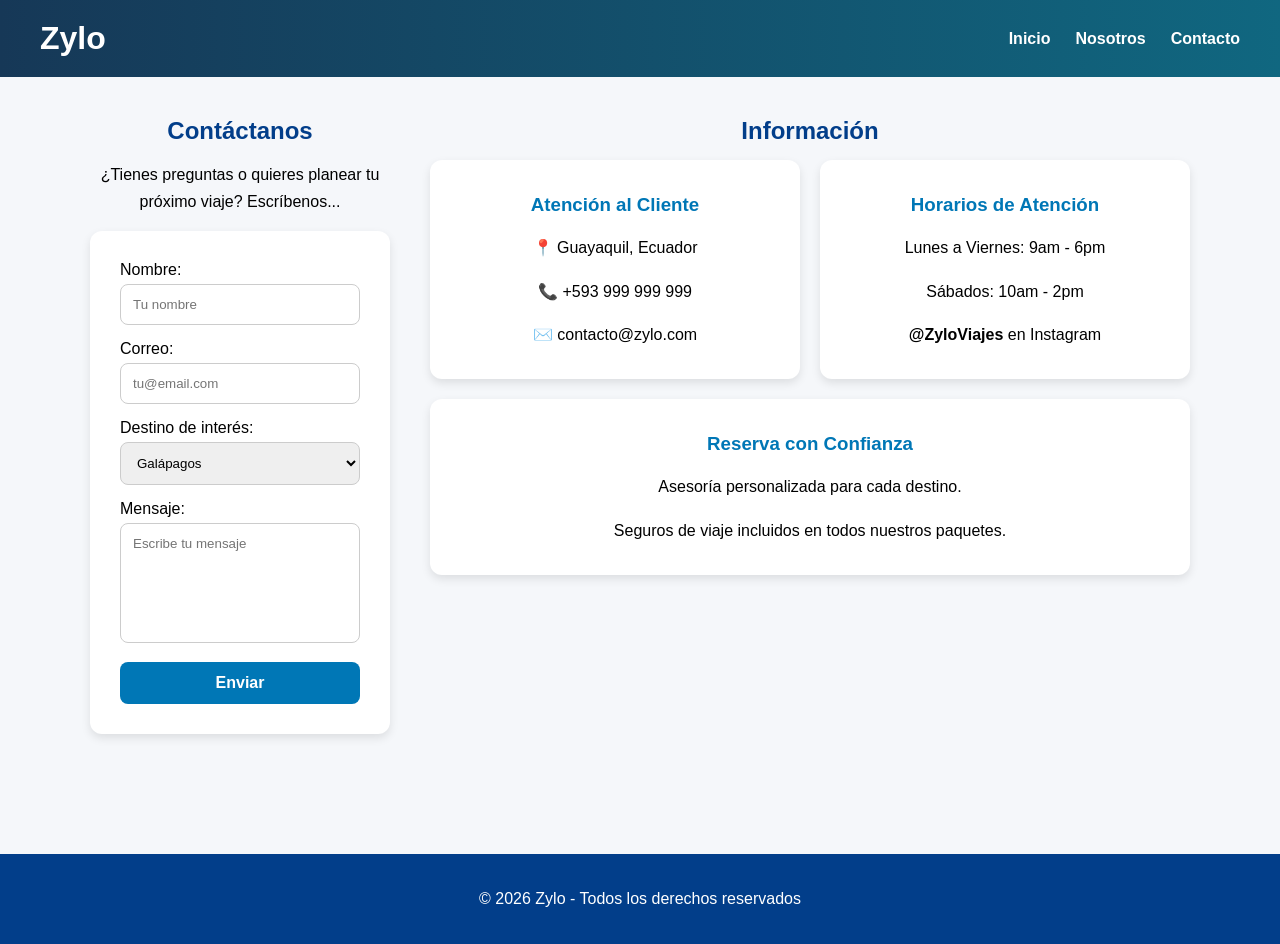
==== HTML/contacto.html @ 64f1a846 "Actualización de estilos y formulario de contacto" ====
<!DOCTYPE html>
<html lang="es">
<head>
    <meta charset="UTF-8">
    <title>Contacto - Zylo</title>
    <link rel="stylesheet" href="../CSS/style.css">
</head>
<body>

<!-- Header -->
<header>
    <h1>Zylo</h1>

    <nav>
    <a href="index.html">Inicio</a>
    <a href="nosotros.html">Nosotros</a>
    <a href="contacto.html">Contacto</a>
</nav>
</header>



<!-- MAIN -->
<main class="contacto-content">

    <section>
        <h2>Contáctanos</h2>
        <p>¿Tienes preguntas o quieres planear tu próximo viaje? Escríbenos...</p>

        <section class="formulario-contacto">
        <form>
            <label>Nombre:</label><br>
            <input type="text" placeholder="Tu nombre">

            <label>Correo:</label><br>
            <input type="email" placeholder="tu@email.com">

            <label>Destino de interés:</label><br>
            <select>
                <option>Galápagos</option>
                <option>París</option>
                <option>New York</option>
            </select>

            <label>Mensaje:</label><br>
            <textarea placeholder="Escribe tu mensaje"></textarea>

            <button type="submit">Enviar</button>
        </form>
        </section>
    </section>

         <!--Destinos-->
     <section>
        <h2>Información</h2>

        <div class="destinos-container">
            <article>
                
                <h3>Atención al Cliente</h3>
                <p>📍 Guayaquil, Ecuador</p>
                <p>📞 +593 999 999 999</p>
                <p>✉️ contacto@zylo.com</p>
            </article>

            <article>
                
                <h3>Horarios de Atención</h3>
                <p>Lunes a Viernes: 9am - 6pm</p>
                <p>Sábados: 10am - 2pm</p>
                <p><strong>@ZyloViajes</strong> en Instagram</p>
            </article>

            <article>
                
                <h3>Reserva con Confianza</h3>
                <p>Asesoría personalizada para cada destino.</p>
                <p>Seguros de viaje incluidos en todos nuestros paquetes.</p>
            </article>
        </div>

     </section>

</main>

<!-- Footer -->
<footer>
    <p>© 2026 Zylo - Todos los derechos reservados</p>
</footer>

</body>
</html>
---- CSS/style.css ----
body {
    margin: 0;
    font-family: 'Segoe UI', Tahoma, Geneva, Verdana, sans-serif;
    background-color: #f5f7fa;

}

/* Header */
header {
    background: linear-gradient(to right, #163857, #106780);
    color: white;
    padding: 20px 40px;
    display: flex;
    justify-content: space-between;
    align-items: center;
}

header h1{
    margin: 0;
    font-size: 32px;
    flex-shrink: 0;
}

header p{
    display: none;
}

header nav {
    display: flex;
    gap: 25px;
}

nav a {
    color: white;
    text-decoration: none;
    font-weight: bold;
    transition: 0.6s;
}

nav a:hover {
    color: #90e0ef;
}

/* Hero Section */
.hero {
    position: relative;
    width: 100%;
    height: 400px;
    overflow: hidden;
}

.hero img {
    width: 100%;
    height: 100%;
    object-fit: cover;
    display: block;
}

.hero-content {
    position: absolute;
    top: 30px;
    right: 40px;
    text-align: right;
    color: white;
    text-shadow: 2px 2px 8px rgba(0, 0, 0, 0.5);

}

.hero-content h1 {
    margin: 0;
    font-size: 48px;
    font-weight: bold;
}

.hero-content p {
    margin: 10px 0 0 0;
    font-size: 20px;
}

/* Main */
main {
    max-width: 1100px;
  margin: auto;
  padding: 40px 20px;
}

/* Secciones */
section {
    margin-bottom: 40px;
}


/* Destinos */
.destinos-container {
    display: flex;
    justify-content: space-between;
    gap: 20px;
    flex-wrap: wrap;
}

article {
    background: white;
    padding: 15px;
    margin: 0;
    border-radius: 12px;
    box-shadow: 0 4px 10px rgba(0,0,0,0.1);
    text-align: center;
    flex: 1;
    min-width: 250px;
}


/* IMÁGENES */
article img {
    width: 100%;
    max-width: 300px;
    border-radius: 10px;
    margin-top: 10px;
}

/* TITULOS */
h2 {
    text-align: center;
    color: #023e8a;
    margin-top: 0;
    margin-bottom: 15px;
}

h3 {
    color: #0077b6;
}

/* PARRAFOS */
p {
  line-height: 1.7;
  font-size: 16px;
}

/* FOOTER */
footer {
    background-color: #023e8a;
    color: white;
    text-align: center;
    padding: 15px;
}


/* FORMULARIO */
form {
    max-width: 400px;
    margin: 0 auto; 
    background: white;
    padding: 30px; 
    border-radius: 12px;
    box-shadow: 0 4px 10px rgba(0,0,0,0.1);
    text-align: left; 
}

input, textarea, select {
    width: 100%;
    padding: 12px; 
    margin-top: 5px;
    margin-bottom: 15px;
    border-radius: 8px;
    border: 1px solid #ccc;
    box-sizing: border-box; 
    font-family: inherit;
}

button {
    background: #0077b6;
    color: white;
    padding: 12px;
    border: none;
    border-radius: 8px;
    cursor: pointer;
    width: 100%;
    font-weight: bold;
    font-size: 16px;
    transition: 0.3s;
}

button:hover {
    background: #023e8a;
}

textarea {
    height: 120px;
    resize: none;
}

/* Página Nosotros */
.nosotros-content {
    display: flex;
    gap: 40px;
    align-items: flex-start;
}

.texto-nosotros {
    flex: 2;
    text-align: left;
    max-width: 650px;

}

.texto-nosotros h2 {
    text-align: left;
    color: #023e8a;
    margin-top: 25px;
}

.texto-nosotros ul {
    text-align: left;
    padding-left: 20px;
    margin-top: 10px;
}

.texto-nosotros li {
  margin-bottom: 8px;
}

.imagen-nosotros {
    flex: 1;
}

.imagen-nosotros img {
    width: 100%;
    max-width: 400px;
    border-radius: 12px;
    box-shadow: 0 4px 10px rgba(0,0,0,0.1);
}

/* Página Contacto */

.contacto-content {
    display: flex;
    gap: 40px;
    align-items: flex-start;
    justify-content: center; 
     
    
}

.contacto-content > section:first-child {
    flex: 1;
    min-width: 300px;
    text-align: center; 
}

.formulario-contacto {
    flex: 1;
    text-align: left;
    
}

.formulario-contacto h2 {
    color: #023e8a;
    margin-bottom: 10px;
    text-align: center;
}

.formulario-contacto p {
    margin-bottom: 20px;
    text-align: center;
}

.destinos-contacto {
    flex: 1;
    min-width: 300px;
    text-align: center;
}

.destinos-contacto h2 {
    text-align: left;
    color: #023e8a;
}

.destinos-contacto .destinos-container {
    display: flex;
    flex-direction: column;
    gap: 10px;
}

.destinos-contacto article {
    margin: 0;
    padding: 10px;
    display: flex;
    gap: 15px;
    align-items: flex-start;
}

.destinos-contacto article img {
    width: 120px;
    height: 80px;
    object-fit: cover;
    border-radius: 8px;
    flex-shrink: 0;
}

.destinos-contacto article .texto-destino {
    flex: 1;
}

.destinos-contacto article h3 {
    margin: 0 0 5px 0;
    font-size: 16px;
}

.destinos-contacto article p {
    margin: 0;
    font-size: 14px;
}
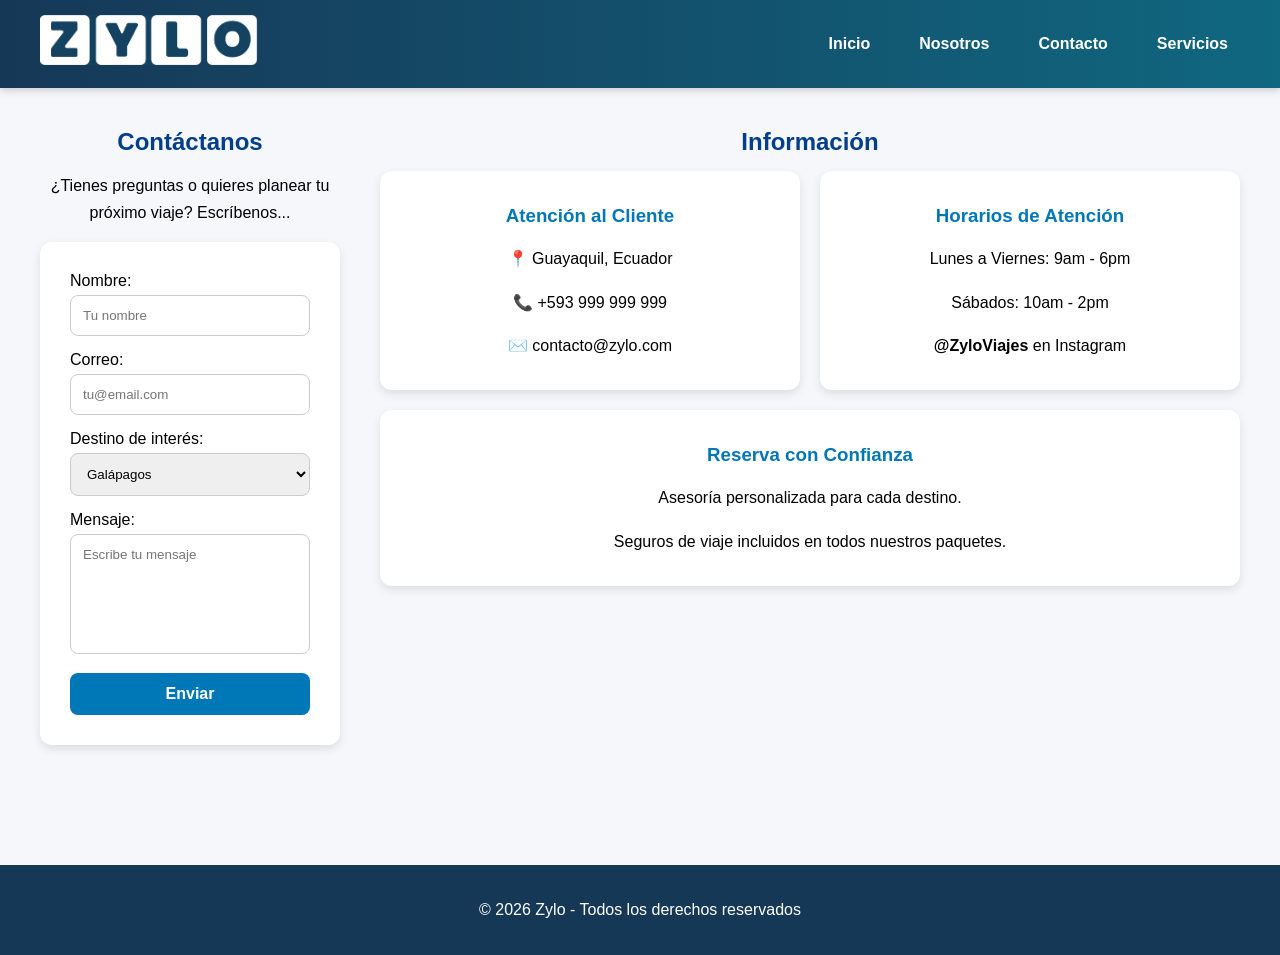
==== commit e844e320: "Nueva Pagina, y cambios, Logo" ====
--- a/HTML/contacto.html
+++ b/HTML/contacto.html
@@ -4,17 +4,21 @@
     <meta charset="UTF-8">
     <title>Contacto - Zylo</title>
     <link rel="stylesheet" href="../CSS/style.css">
+    <link rel="icon" href="../CSS/img/icon ZYLO-02-02.png " type="image/img">
 </head>
 <body>
 
 <!-- Header -->
 <header>
-    <h1>Zylo</h1>
+    <h1>
+        <img src="../CSS/img/Y - ZYLO_Mesa de trabajo 1.png" alt="ZYLO" logo>
+    </h1>
 
     <nav>
     <a href="index.html">Inicio</a>
     <a href="nosotros.html">Nosotros</a>
     <a href="contacto.html">Contacto</a>
+    <a href="servicios.html">Servicios</a>
 </nav>
 </header>
 
--- a/CSS/style.css
+++ b/CSS/style.css
@@ -9,10 +9,16 @@
 header {
     background: linear-gradient(to right, #163857, #106780);
     color: white;
-    padding: 20px 40px;
+    padding: 15px 40px;
     display: flex;
     justify-content: space-between;
     align-items: center;
+    box-shadow: 0 2px 8px rgba(0,0,0,0.2);
+}
+
+header h1 img{
+    height: 50px;
+    width: auto;
 }
 
 header h1{
@@ -35,10 +41,12 @@
     text-decoration: none;
     font-weight: bold;
     transition: 0.6s;
+    padding: 8px 12px;
+    border-radius: 6px;
 }
 
 nav a:hover {
-    color: #90e0ef;
+    color: #ffffff33;
 }
 
 /* Hero Section */
@@ -138,7 +146,7 @@
 
 /* FOOTER */
 footer {
-    background-color: #023e8a;
+    background-color: #163857;
     color: white;
     text-align: center;
     padding: 15px;
@@ -309,4 +317,118 @@
 .destinos-contacto article p {
     margin: 0;
     font-size: 14px;
+}
+
+
+
+
+/* Móvil */
+@media (max-width: 600px) {
+    header {
+        flex-direction: column;
+        text-align: center;
+        gap: 10px;
+    }
+
+    header nav {
+        flex-direction: column;
+        gap: 10px;
+    }
+
+    .hero {
+        flex-direction: column;
+        gap: 10px;
+    }
+
+    .hero-content {
+        position: static;
+        text-align: center;
+        padding: 10px;
+    }
+
+    .nosotros-content,
+    .contacto-content {
+        flex-direction: column;
+        align-items: center;
+    }
+
+    .destinos-container {
+        flex-direction: column;
+        align-items: center;
+    }
+}
+
+/*  TABLET */
+@media (max-width: 900px) {
+
+    .destinos-container {
+        justify-content: center;
+    }
+
+    article {
+        flex: 0 0 45%;
+    }
+
+    .nosotros-content {
+        flex-direction: column;
+    }
+}
+
+
+/* Escritorio */
+@media (min-width: 1200px) {
+
+    main {
+        max-width: 1200px;
+    }
+}
+
+/* Para Servivios.html */
+.servicios-container {
+    display: flex;
+    gap: 20px;
+    flex-wrap: wrap;
+    justify-content: center;
+}
+
+.servicios-container article {
+    background: white;
+    padding: 20px;
+    border-radius: 12px;
+    text-align: center;
+    flex: 1;
+    min-width: 250px;
+}
+
+.servicios-container article {
+    background: white;
+    border-radius: 12px;
+    overflow: hidden;
+    text-align: center;
+    flex: 1;
+    min-width: 250px;
+    transition: 0.3s;
+}
+
+.servicios-container article:hover {
+    transform: translateY(-5px);
+}
+
+/* IMAGEN */
+.servicios-container article img {
+    width: 100%;
+    height: 150px;
+    object-fit: cover;
+}
+
+/* TITULO */
+.servicios-container h3 {
+    font-size: 20px;
+    margin-top: 10px;
+}
+
+/* TEXTO */
+.servicios-container p {
+    font-size: 15px;
+    padding: 0 10px 15px;
 }
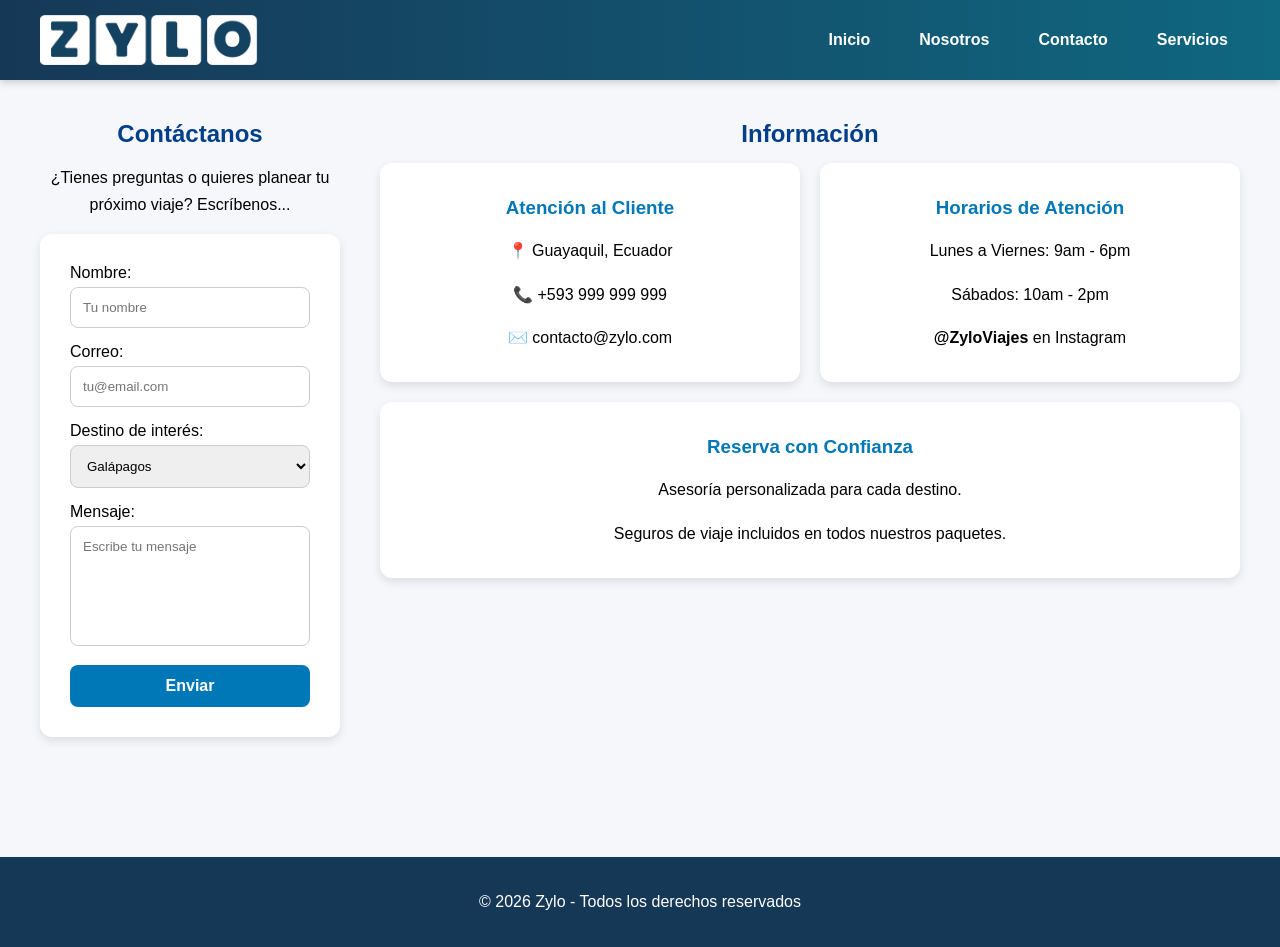
==== commit 1ec86d20: "cambios del home" ====
--- a/HTML/contacto.html
+++ b/HTML/contacto.html
@@ -11,7 +11,9 @@
 <!-- Header -->
 <header>
     <h1>
-        <img src="../CSS/img/Y - ZYLO_Mesa de trabajo 1.png" alt="ZYLO" logo>
+        <a href="index.html">
+            <img src="../CSS/img/Y - ZYLO_Mesa de trabajo 1.png" alt="ZYLO" logo>
+        </a>
     </h1>
 
     <nav>
--- a/CSS/style.css
+++ b/CSS/style.css
@@ -2,7 +2,9 @@
     margin: 0;
     font-family: 'Segoe UI', Tahoma, Geneva, Verdana, sans-serif;
     background-color: #f5f7fa;
-
+    min-height: 100vh;
+    display: flex;
+    flex-direction: column;
 }
 
 /* Header */
@@ -14,6 +16,18 @@
     justify-content: space-between;
     align-items: center;
     box-shadow: 0 2px 8px rgba(0,0,0,0.2);
+}
+
+header h1 a {
+    display: flex;
+    align-items: center;
+    text-decoration: none;
+    color: white;
+    transition: 0.3s;
+}
+
+header h1 a:hover img {
+    opacity: 0.8;
 }
 
 header h1 img{
@@ -85,11 +99,81 @@
     font-size: 20px;
 }
 
+.discount-hero{
+    position: relative;
+    width: 100%;
+    height: 500px;
+    overflow: hidden;
+}
+
+.discount-hero img {
+    width: 100%;
+    height: 100%;
+    object-fit: cover;
+    display: block;
+}
+
+.discount-hero::before {
+    content: '';
+    position: absolute;
+    top: 0;
+    left: 0;
+    right: 0;
+    bottom: 0;
+    background: rgba(0, 0, 0, 0.4);
+    z-index: 1;
+}
+
+.discount-hero-content {
+    position: absolute;
+    top: 50%;
+    left: 40px;
+    transform: translateY(-50%);
+    text-align: left;
+    color: white;
+    text-shadow: 2px 2px 8px rgba(0, 0, 0, 0.5);
+    z-index: 2;
+    max-width: 600px;
+}
+
+.discount-hero-content h1 {
+    margin: 0 0 20px 0;
+    font-size: 40px;
+    font-weight: bold;
+    line-height: 1.4;
+}
+
+.discount-hero-content p {
+    margin: 0 0 30px 0;
+    font-size: 18px;
+}
+
+.discount-hero-content .btn-contact {
+    display: inline-block;
+    background: #0077b6;
+    color: white;
+    padding: 14px 30px;
+    border: none;
+    border-radius: 8px;
+    text-decoration: none;
+    font-weight: bold;
+    font-size: 16px;
+    transition: all 0.3s ease;
+    cursor: pointer;
+}
+
+.discount-hero-content .btn-contact:hover {
+    background: #023e8a;
+    transform: translateY(-3px);
+    box-shadow: 0 6px 15px rgba(0, 0, 0, 0.3);
+}
+
 /* Main */
 main {
     max-width: 1100px;
   margin: auto;
   padding: 40px 20px;
+  flex: 1;
 }
 
 /* Secciones */
@@ -346,6 +430,38 @@
         padding: 10px;
     }
 
+    .discount-hero {
+        height: 350px;
+    }
+
+    .discount-hero-content {
+        left: 20px;
+        right: 20px;
+        max-width: none;
+    }
+
+    .discount-hero-content h1 {
+        font-size: 28px;
+    }
+
+    .discount-hero-content p {
+        font-size: 16px;
+    }
+
+    .discount-hero-content .btn-contact {
+        width: 100%;
+        text-align: center;
+    }
+
+    .clientes-container {
+        flex-direction: column;
+        align-items: center;
+    }
+
+    .cliente-card {
+        max-width: 100%;
+    }
+
     .nosotros-content,
     .contacto-content {
         flex-direction: column;
@@ -361,6 +477,10 @@
 /*  TABLET */
 @media (max-width: 900px) {
 
+    .discount-hero-content h1 {
+        font-size: 32px;
+    }
+
     .destinos-container {
         justify-content: center;
     }
@@ -431,4 +551,59 @@
 .servicios-container p {
     font-size: 15px;
     padding: 0 10px 15px;
+}
+
+/* Clientes Satisfechos */
+.clientes-container {
+    display: flex;
+    gap: 25px;
+    flex-wrap: wrap;
+    justify-content: center;
+    margin-top: 30px;
+}
+
+.cliente-card {
+    background: white;
+    padding: 25px;
+    border-radius: 12px;
+    box-shadow: 0 4px 12px rgba(0, 0, 0, 0.1);
+    flex: 1;
+    min-width: 280px;
+    max-width: 320px;
+    border-left: 4px solid #0077b6;
+    transition: all 0.3s ease;
+    text-align: center;
+}
+
+.cliente-card:hover {
+    transform: translateY(-8px);
+    box-shadow: 0 8px 20px rgba(0, 0, 0, 0.15);
+}
+
+.cliente-card .estrellas {
+    font-size: 24px;
+    color: #ffc107;
+    margin-bottom: 15px;
+    letter-spacing: 2px;
+}
+
+.cliente-card .testimonio {
+    font-size: 15px;
+    font-style: italic;
+    color: #333;
+    line-height: 1.6;
+    margin: 15px 0;
+}
+
+.cliente-card .cliente-nombre {
+    font-weight: bold;
+    color: #0077b6;
+    margin: 10px 0 5px 0;
+    font-size: 16px;
+}
+
+.cliente-card .cliente-ciudad {
+    color: #888;
+    font-size: 14px;
+    margin: 0;
 }
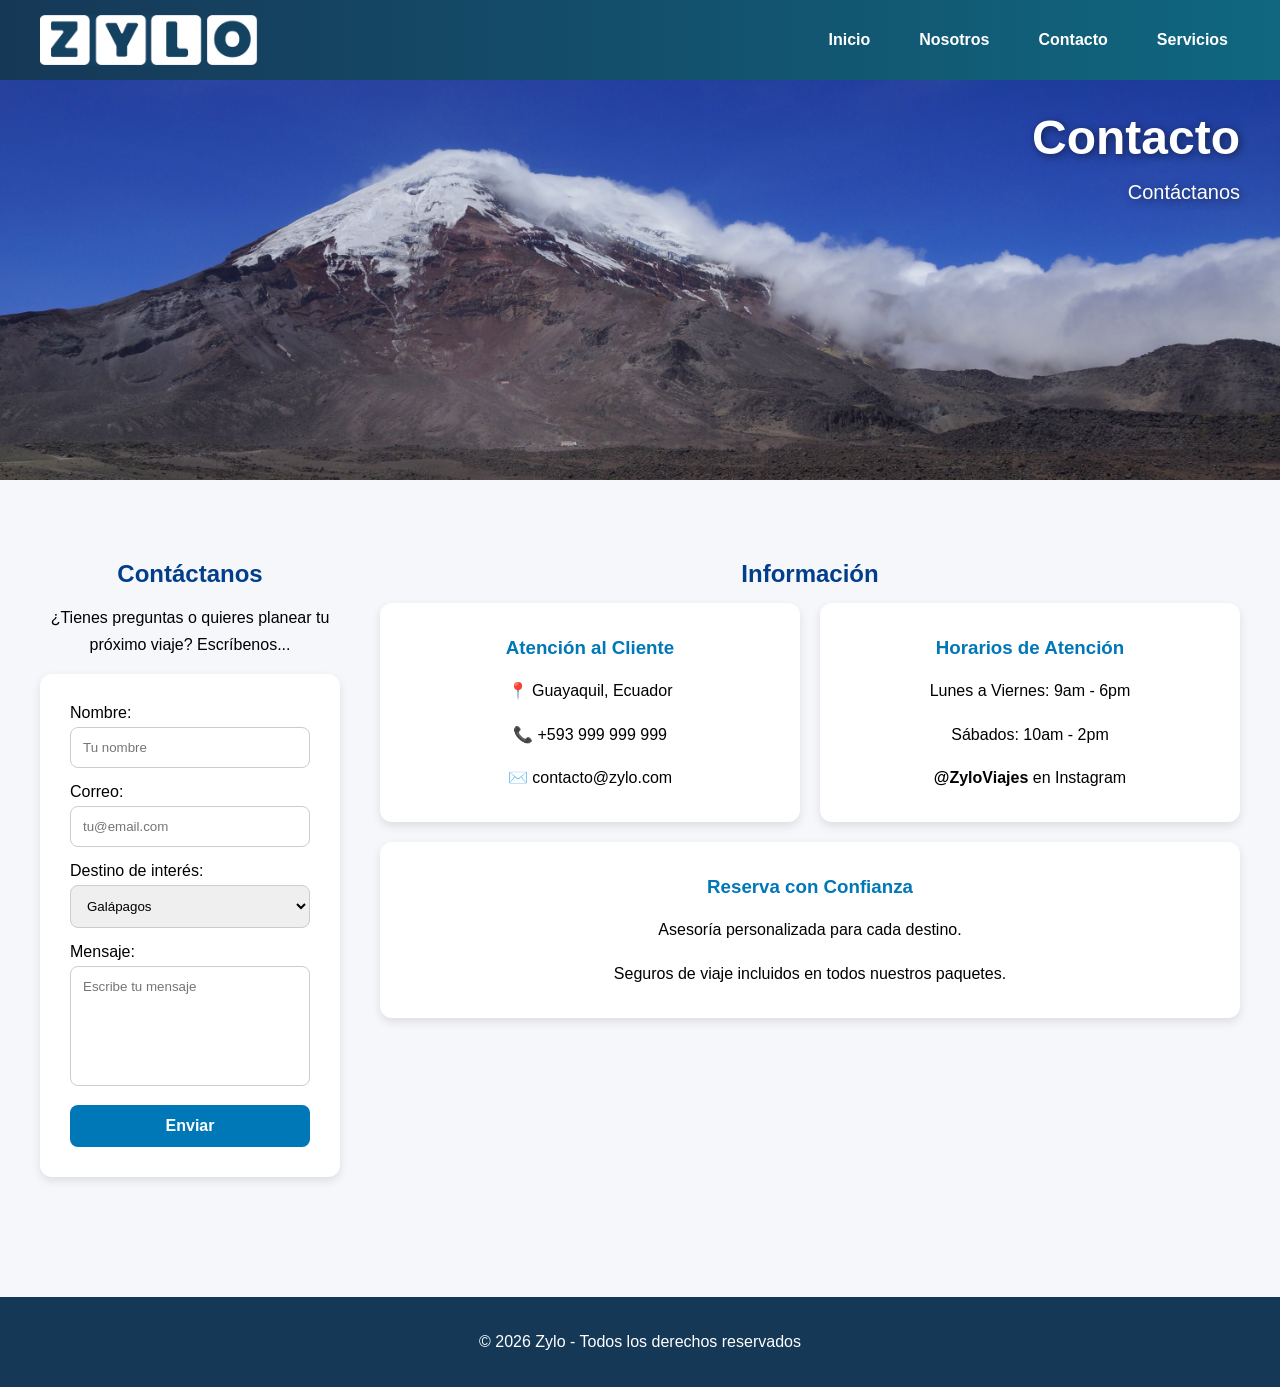
==== commit 1b634b4d: "Actualización de páginas y nuevas imágenes" ====
--- a/HTML/contacto.html
+++ b/HTML/contacto.html
@@ -24,7 +24,13 @@
 </nav>
 </header>
 
-
+<section class="hero">
+    <img src="../CSS/img/alejomiranda-ecuador-766946.jpg" alt="Viajes Zylo">
+    <div class="hero-content">
+        <h1>Contacto</h1>
+        <p>Contáctanos</p>
+    </div>
+</section>
 
 <!-- MAIN -->
 <main class="contacto-content">
--- a/CSS/style.css
+++ b/CSS/style.css
@@ -540,6 +540,11 @@
     height: 150px;
     object-fit: cover;
 }
+.destinos-container article img {
+    width: 100%;
+    height: 150px;
+    object-fit: cover;
+}
 
 /* TITULO */
 .servicios-container h3 {
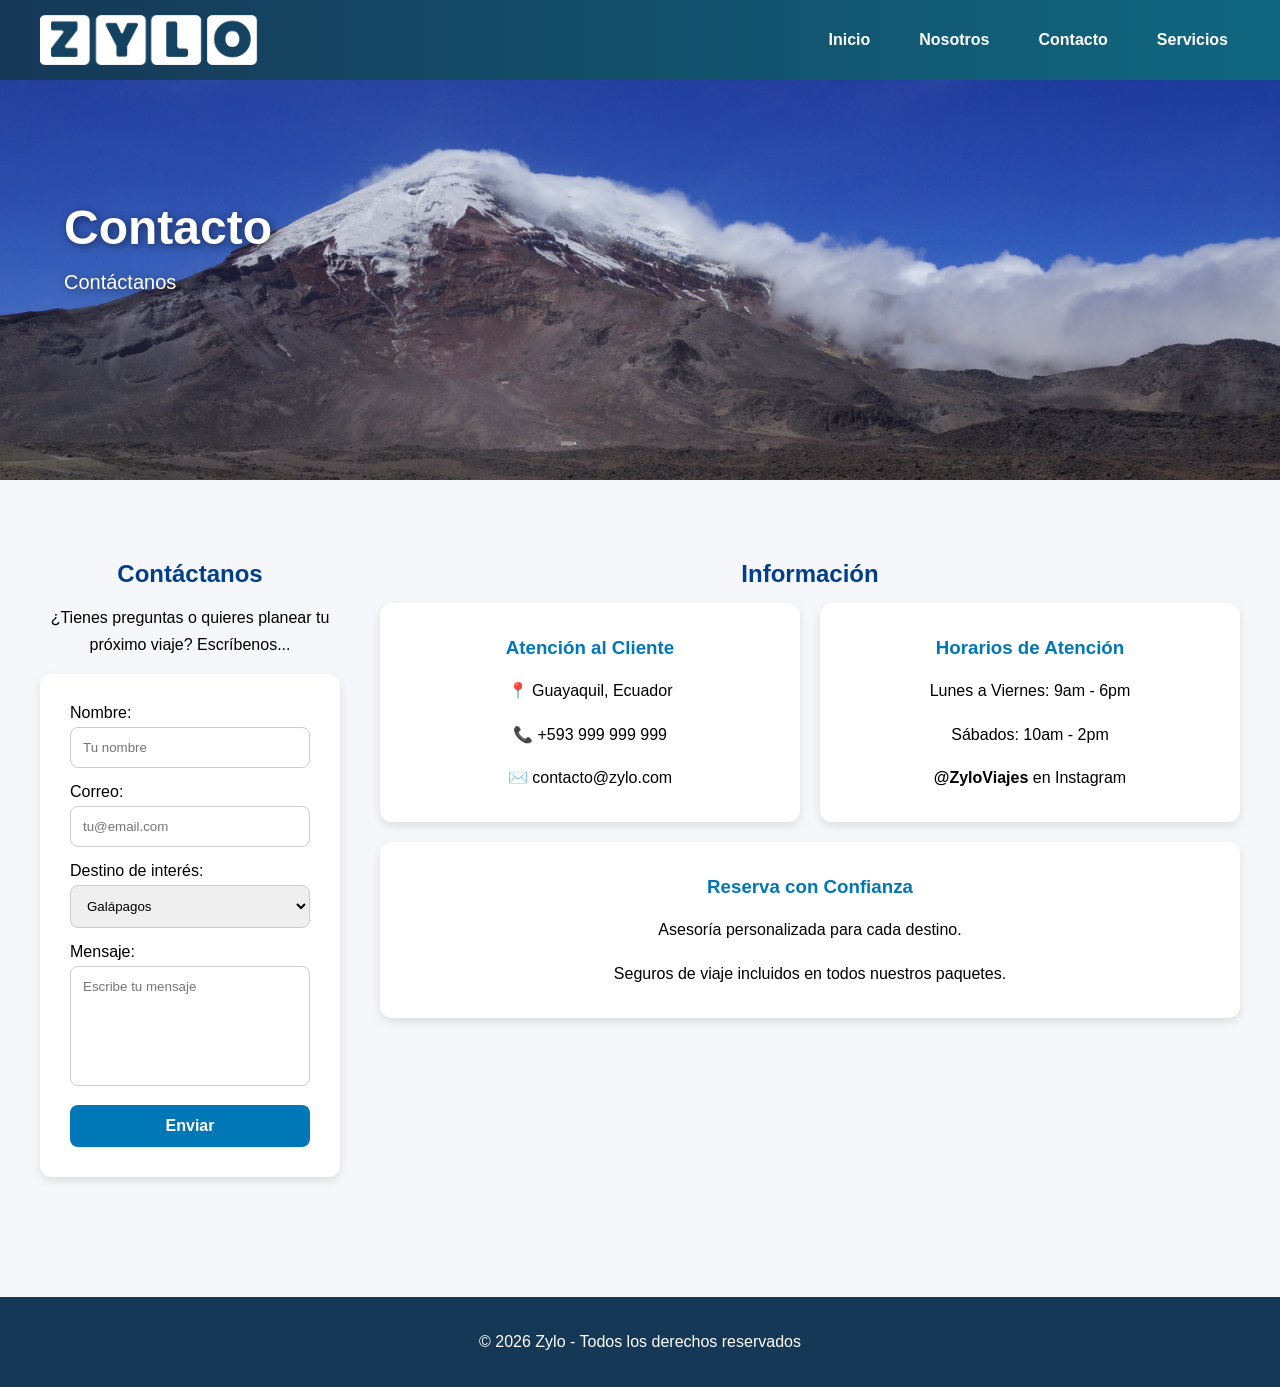
==== commit d4b2d270: "Actualización" ====
--- a/HTML/contacto.html
+++ b/HTML/contacto.html
@@ -44,8 +44,9 @@
             <label>Nombre:</label><br>
             <input type="text" placeholder="Tu nombre">
 
-            <label>Correo:</label><br>
-            <input type="email" placeholder="tu@email.com">
+           <label>Correo:</label><br>
+            <input type="email" id="emailContacto" placeholder="tu@email.com" required>
+            <small class="error-msg" id="errorEmailContacto"></small>
 
             <label>Destino de interés:</label><br>
             <select>
@@ -101,4 +102,5 @@
 </footer>
 
 </body>
+<script src="../JS/form.js"></script>
 </html>
--- a/CSS/style.css
+++ b/CSS/style.css
@@ -80,9 +80,10 @@
 
 .hero-content {
     position: absolute;
-    top: 30px;
-    right: 40px;
-    text-align: right;
+    top: 30%;
+    left: 5%;
+    right: 5%;
+    text-align: left;
     color: white;
     text-shadow: 2px 2px 8px rgba(0, 0, 0, 0.5);
 
@@ -492,6 +493,12 @@
     .nosotros-content {
         flex-direction: column;
     }
+    
+    .hero {
+    position: relative;
+    width: 100%;
+    height: 500px;
+    }
 }
 
 
@@ -611,4 +618,237 @@
     color: #888;
     font-size: 14px;
     margin: 0;
-}+}
+
+.full-width {
+  width: 100%;
+}
+
+
+
+/*  FORMULARIO DE VUELOS (SE ESPECIFICÓ PARA NO AFECTA OTROS) */
+
+form.search-bar {
+  max-width: 95%;
+  width: fit-content;
+  margin-top: 20px;
+  display: flex;
+  flex-wrap: wrap;
+  align-items: center;
+  gap: 8px;
+  background: #f9f9f9;
+  padding: 25px;
+  border-radius: 20px;
+  box-shadow: 0 15px 40px rgba(0,0,0,0.25);
+  margin: 20px auto;
+  justify-content: center;
+}
+
+/* INPUTS Y SELECT DEL FORMULARIO VUELO */
+form.search-bar input,
+form.search-bar select {
+  flex: 1;
+  min-width: 140px;
+  padding: 10px;
+  border-radius: 10px;
+  border: 1px solid #ddd;
+  background: white;
+  font-size: 17px;
+}
+
+/* BOTÓN BUSCAR */
+form.search-bar button[type="submit"] {
+  width: auto;
+  padding: 12px 20px;
+
+  background: #01214b;
+  color: white;
+
+  border: none;
+  border-radius: 12px;
+
+  font-weight: bold;
+  cursor: pointer;
+}
+
+/* BOTÓN INTERCAMBIAR */
+form.search-bar .swap {
+  display: flex;             
+  align-items: center;  
+  justify-content: center;
+  flex: 0 0 auto;
+  width: 40px;
+  height: 40px;
+  border-radius: 50%;
+  border: none;
+  background: #023e8a;
+  cursor: pointer;
+}
+
+#fechaSalida,
+#fechaRegreso {
+  flex: 0 0 auto;      
+  width: 110px;      
+  min-width: 100px;
+  max-width: 120px;
+}
+
+
+
+/* bloque oculto */
+.extra-fields {
+  width: 100%;
+  display: flex;
+  flex-wrap: wrap;
+  gap: 10px;
+  padding: 10px;
+  border-radius: 10px;
+  background: #f5f5f5;
+}
+
+/* inputs dentro del bloque oculto */
+.extra-fields input {
+  flex: 1;
+  min-width: 200px;
+  padding: 10px;
+  border-radius: 8px;
+  border: 1px solid #ccc;
+}
+
+/* checkbox */
+.checkbox-main,
+.checkbox-secondary {
+  display: flex;
+  align-items: center;
+  gap: 6px;
+}
+
+/* RESPONSIVO */
+@media (max-width: 768px) {
+  form.search-bar {
+    flex-direction: column;
+    align-items: stretch;
+  }
+
+  form.search-bar input,
+  form.search-bar select {
+    width: 100%;
+  }
+
+  form.search-bar button {
+    width: 100%;
+  }
+
+  .swap {
+    align-self: center;
+  }
+
+  .hero {
+    position: relative;
+    width: 100%;
+    height: 1000px;
+}
+
+}
+
+
+
+
+
+.modal {
+  display: none;
+  position: fixed;
+  top: 0;
+  left: 0;
+  width: 100%;
+  height: 100%;
+  background: rgba(0,0,0,0.5);
+  justify-content: center;
+  align-items: center;
+  z-index: 999;
+}
+
+/* caja */
+.modal-content {
+  background: white;
+  padding: 25px;
+  border-radius: 15px;
+  width: 90%;
+  max-width: 400px;
+  text-align: center;
+  animation: fadeIn 0.3s ease;
+}
+
+/* inputs */
+.modal-content input {
+  width: 100%;
+  margin-bottom: 10px;
+  padding: 10px;
+  border-radius: 8px;
+  border: 1px solid #ccc;
+}
+
+/* botones */
+.modal-actions {
+  display: flex;
+  gap: 10px;
+}
+
+.modal-actions button {
+  width: 100%;
+}
+
+/* animación */
+@keyframes fadeIn {
+  from { opacity: 0; transform: translateY(-10px); }
+  to { opacity: 1; transform: translateY(0); }
+}
+
+
+.error-msg {
+    color: red;
+    font-size: 13px;
+    display: block;
+    margin-top: -10px;
+    margin-bottom: 10px;
+}
+
+.input-error {
+    border: 2px solid red;
+}
+
+.input-ok {
+    border: 2px solid green;
+}
+
+.mensaje-exito {
+    color: green;
+    font-weight: bold;
+    text-align: center;
+    margin-top: 15px;
+}
+
+.inicial {
+    text-align: center;
+    padding: 20px;
+    color: #333;
+}
+
+.buscando {
+    text-align: center;
+    padding: 20px;
+    font-weight: bold;
+    color: #0077b6;
+}
+
+.resultado {
+    padding: 20px;
+}
+
+.card-resultado {
+    background: white;
+    padding: 20px;
+    border-radius: 12px;
+    box-shadow: 0 4px 10px rgba(0,0,0,0.1);
+    text-align: center;
+}
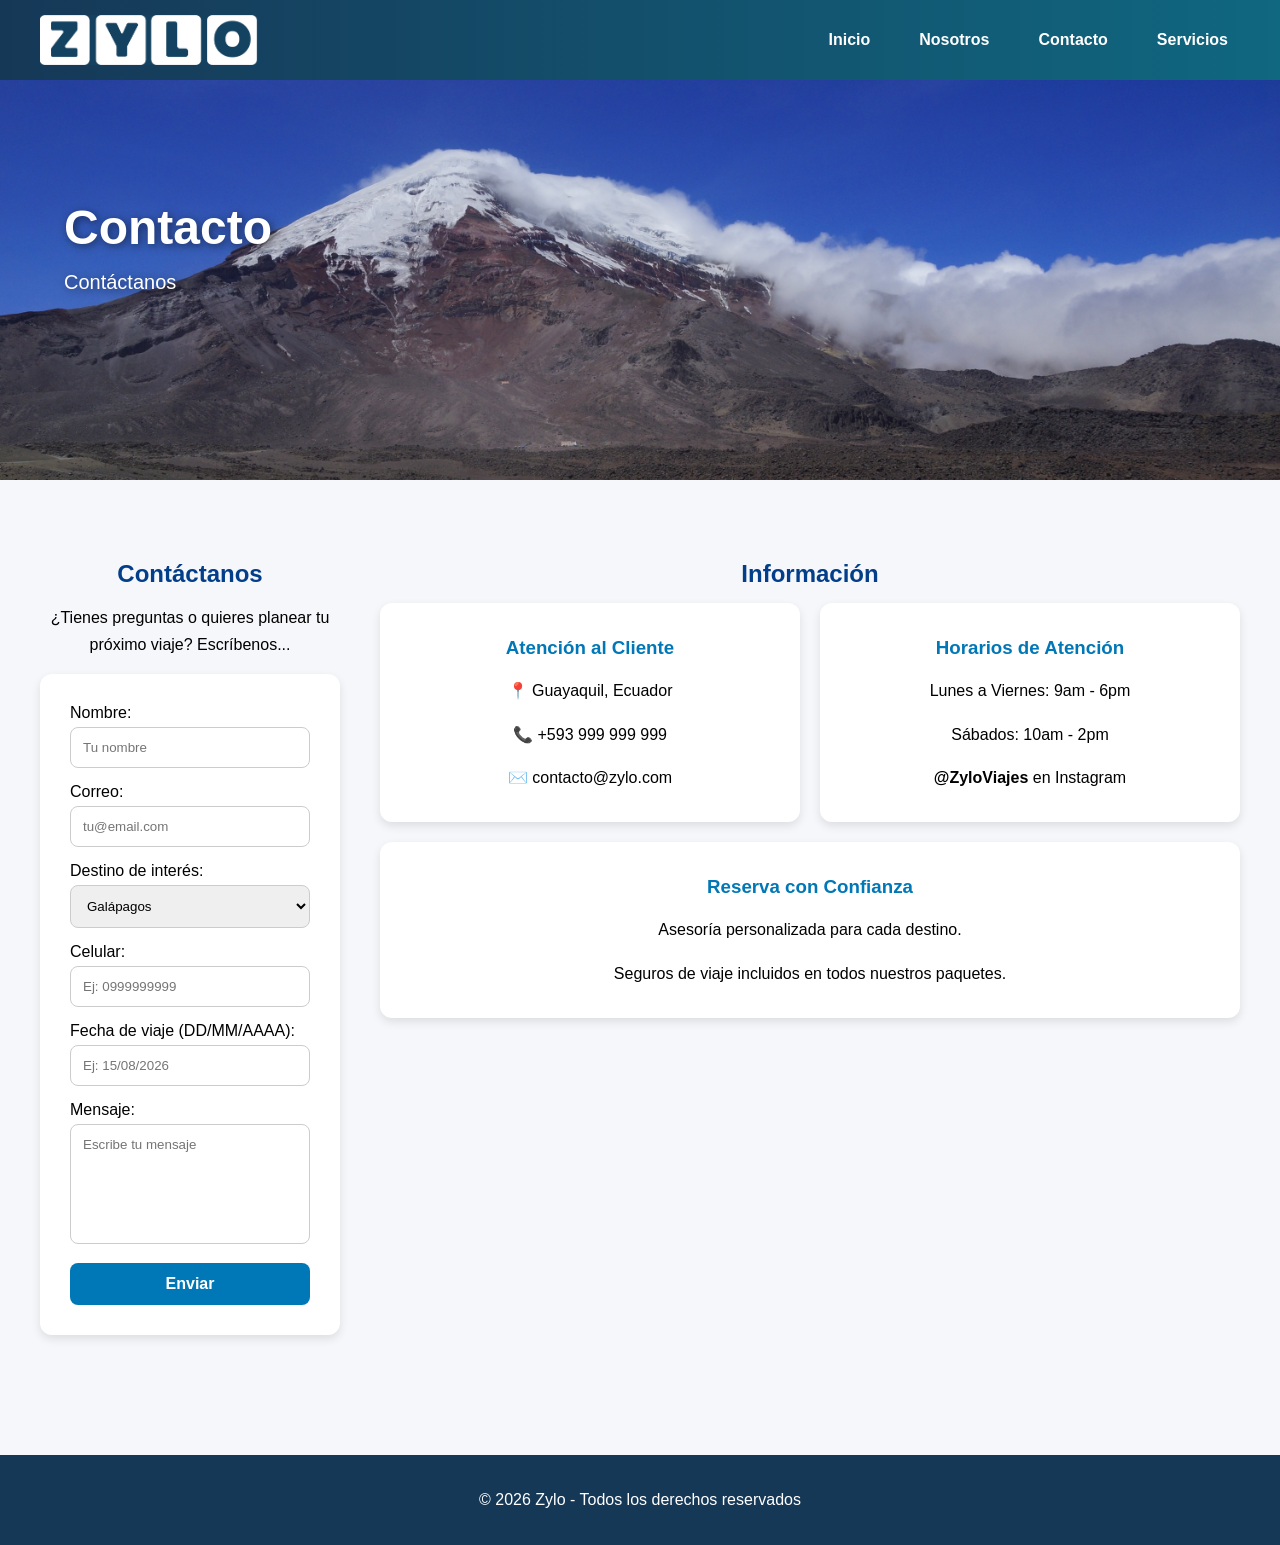
==== commit 6a328fe1: "cambios2334" ====
--- a/HTML/contacto.html
+++ b/HTML/contacto.html
@@ -40,25 +40,35 @@
         <p>¿Tienes preguntas o quieres planear tu próximo viaje? Escríbenos...</p>
 
         <section class="formulario-contacto">
-        <form>
+        <form id="formContacto" novalidate>
             <label>Nombre:</label><br>
-            <input type="text" placeholder="Tu nombre">
+            <input type="text" id="nombreContacto" placeholder="Tu nombre">
+            <small class="error-msg" id="errorNombreContacto"></small>
 
            <label>Correo:</label><br>
-            <input type="email" id="emailContacto" placeholder="tu@email.com" required>
+            <input type="email" id="emailContacto" placeholder="tu@email.com">
             <small class="error-msg" id="errorEmailContacto"></small>
 
             <label>Destino de interés:</label><br>
-            <select>
+            <select id="destinoContacto">
                 <option>Galápagos</option>
                 <option>París</option>
                 <option>New York</option>
             </select>
 
+            <label>Celular:</label><br>
+            <input type="text" id="celularContacto" placeholder="Ej: 0999999999">
+            <small class="error-msg" id="errorCelularContacto"></small>
+
+            <label>Fecha de viaje (DD/MM/AAAA):</label><br>
+            <input type="text" id="fechaContacto" placeholder="Ej: 15/08/2026">
+            <small class="error-msg" id="errorFechaContacto"></small>
+
             <label>Mensaje:</label><br>
-            <textarea placeholder="Escribe tu mensaje"></textarea>
+            <textarea id="mensajeContacto" placeholder="Escribe tu mensaje"></textarea>
+            <small class="error-msg" id="errorMensajeContacto"></small>
 
-            <button type="submit">Enviar</button>
+            <button type="submit" id="btnEnviarContacto">Enviar</button>
         </form>
         </section>
     </section>
@@ -101,6 +111,17 @@
     <p>© 2026 Zylo - Todos los derechos reservados</p>
 </footer>
 
+<!-- Modal Exito -->
+<div id="modalExito" class="modal">
+    <div class="modal-content">
+        <h2 style="color: #023e8a; margin-bottom: 15px;">Mensaje Enviado</h2>
+        <p>¡Gracias por contactarnos! Hemos recibido tu mensaje y nos comunicaremos contigo muy pronto.</p>
+        <div class="modal-actions" style="margin-top: 20px; justify-content: center;">
+            <button type="button" id="cerrarModalExito">Cerrar</button>
+        </div>
+    </div>
+</div>
+
 </body>
 <script src="../JS/form.js"></script>
 </html>
--- a/CSS/style.css
+++ b/CSS/style.css
@@ -15,7 +15,7 @@
     display: flex;
     justify-content: space-between;
     align-items: center;
-    box-shadow: 0 2px 8px rgba(0,0,0,0.2);
+    box-shadow: 0 2px 8px rgba(0, 0, 0, 0.2);
 }
 
 header h1 a {
@@ -30,18 +30,18 @@
     opacity: 0.8;
 }
 
-header h1 img{
+header h1 img {
     height: 50px;
     width: auto;
 }
 
-header h1{
+header h1 {
     margin: 0;
     font-size: 32px;
     flex-shrink: 0;
 }
 
-header p{
+header p {
     display: none;
 }
 
@@ -100,7 +100,7 @@
     font-size: 20px;
 }
 
-.discount-hero{
+.discount-hero {
     position: relative;
     width: 100%;
     height: 500px;
@@ -172,9 +172,9 @@
 /* Main */
 main {
     max-width: 1100px;
-  margin: auto;
-  padding: 40px 20px;
-  flex: 1;
+    margin: auto;
+    padding: 40px 20px;
+    flex: 1;
 }
 
 /* Secciones */
@@ -196,7 +196,7 @@
     padding: 15px;
     margin: 0;
     border-radius: 12px;
-    box-shadow: 0 4px 10px rgba(0,0,0,0.1);
+    box-shadow: 0 4px 10px rgba(0, 0, 0, 0.1);
     text-align: center;
     flex: 1;
     min-width: 250px;
@@ -225,8 +225,8 @@
 
 /* PARRAFOS */
 p {
-  line-height: 1.7;
-  font-size: 16px;
+    line-height: 1.7;
+    font-size: 16px;
 }
 
 /* FOOTER */
@@ -241,22 +241,24 @@
 /* FORMULARIO */
 form {
     max-width: 400px;
-    margin: 0 auto; 
+    margin: 0 auto;
     background: white;
-    padding: 30px; 
+    padding: 30px;
     border-radius: 12px;
-    box-shadow: 0 4px 10px rgba(0,0,0,0.1);
-    text-align: left; 
-}
-
-input, textarea, select {
-    width: 100%;
-    padding: 12px; 
+    box-shadow: 0 4px 10px rgba(0, 0, 0, 0.1);
+    text-align: left;
+}
+
+input,
+textarea,
+select {
+    width: 100%;
+    padding: 12px;
     margin-top: 5px;
     margin-bottom: 15px;
     border-radius: 8px;
     border: 1px solid #ccc;
-    box-sizing: border-box; 
+    box-sizing: border-box;
     font-family: inherit;
 }
 
@@ -309,7 +311,7 @@
 }
 
 .texto-nosotros li {
-  margin-bottom: 8px;
+    margin-bottom: 8px;
 }
 
 .imagen-nosotros {
@@ -320,7 +322,7 @@
     width: 100%;
     max-width: 400px;
     border-radius: 12px;
-    box-shadow: 0 4px 10px rgba(0,0,0,0.1);
+    box-shadow: 0 4px 10px rgba(0, 0, 0, 0.1);
 }
 
 /* Página Contacto */
@@ -329,21 +331,21 @@
     display: flex;
     gap: 40px;
     align-items: flex-start;
-    justify-content: center; 
-     
-    
-}
-
-.contacto-content > section:first-child {
+    justify-content: center;
+
+
+}
+
+.contacto-content>section:first-child {
     flex: 1;
     min-width: 300px;
-    text-align: center; 
+    text-align: center;
 }
 
 .formulario-contacto {
     flex: 1;
     text-align: left;
-    
+
 }
 
 .formulario-contacto h2 {
@@ -493,11 +495,11 @@
     .nosotros-content {
         flex-direction: column;
     }
-    
+
     .hero {
-    position: relative;
-    width: 100%;
-    height: 500px;
+        position: relative;
+        width: 100%;
+        height: 500px;
     }
 }
 
@@ -547,6 +549,7 @@
     height: 150px;
     object-fit: cover;
 }
+
 .destinos-container article img {
     width: 100%;
     height: 150px;
@@ -621,7 +624,11 @@
 }
 
 .full-width {
-  width: 100%;
+    width: 100%;
+}
+
+.modal-active {
+    display: flex !important;
 }
 
 
@@ -629,125 +636,125 @@
 /*  FORMULARIO DE VUELOS (SE ESPECIFICÓ PARA NO AFECTA OTROS) */
 
 form.search-bar {
-  max-width: 95%;
-  width: fit-content;
-  margin-top: 20px;
-  display: flex;
-  flex-wrap: wrap;
-  align-items: center;
-  gap: 8px;
-  background: #f9f9f9;
-  padding: 25px;
-  border-radius: 20px;
-  box-shadow: 0 15px 40px rgba(0,0,0,0.25);
-  margin: 20px auto;
-  justify-content: center;
+    max-width: 95%;
+    width: fit-content;
+    margin-top: 20px;
+    display: flex;
+    flex-wrap: wrap;
+    align-items: center;
+    gap: 8px;
+    background: #f9f9f9;
+    padding: 25px;
+    border-radius: 20px;
+    box-shadow: 0 15px 40px rgba(0, 0, 0, 0.25);
+    margin: 20px auto;
+    justify-content: center;
 }
 
 /* INPUTS Y SELECT DEL FORMULARIO VUELO */
 form.search-bar input,
 form.search-bar select {
-  flex: 1;
-  min-width: 140px;
-  padding: 10px;
-  border-radius: 10px;
-  border: 1px solid #ddd;
-  background: white;
-  font-size: 17px;
+    flex: 1;
+    min-width: 140px;
+    padding: 10px;
+    border-radius: 10px;
+    border: 1px solid #ddd;
+    background: white;
+    font-size: 17px;
 }
 
 /* BOTÓN BUSCAR */
 form.search-bar button[type="submit"] {
-  width: auto;
-  padding: 12px 20px;
-
-  background: #01214b;
-  color: white;
-
-  border: none;
-  border-radius: 12px;
-
-  font-weight: bold;
-  cursor: pointer;
+    width: auto;
+    padding: 12px 20px;
+
+    background: #01214b;
+    color: white;
+
+    border: none;
+    border-radius: 12px;
+
+    font-weight: bold;
+    cursor: pointer;
 }
 
 /* BOTÓN INTERCAMBIAR */
 form.search-bar .swap {
-  display: flex;             
-  align-items: center;  
-  justify-content: center;
-  flex: 0 0 auto;
-  width: 40px;
-  height: 40px;
-  border-radius: 50%;
-  border: none;
-  background: #023e8a;
-  cursor: pointer;
+    display: flex;
+    align-items: center;
+    justify-content: center;
+    flex: 0 0 auto;
+    width: 40px;
+    height: 40px;
+    border-radius: 50%;
+    border: none;
+    background: #023e8a;
+    cursor: pointer;
 }
 
 #fechaSalida,
 #fechaRegreso {
-  flex: 0 0 auto;      
-  width: 110px;      
-  min-width: 100px;
-  max-width: 120px;
+    flex: 0 0 auto;
+    width: 110px;
+    min-width: 100px;
+    max-width: 120px;
 }
 
 
 
 /* bloque oculto */
 .extra-fields {
-  width: 100%;
-  display: flex;
-  flex-wrap: wrap;
-  gap: 10px;
-  padding: 10px;
-  border-radius: 10px;
-  background: #f5f5f5;
+    width: 100%;
+    display: flex;
+    flex-wrap: wrap;
+    gap: 10px;
+    padding: 10px;
+    border-radius: 10px;
+    background: #f5f5f5;
 }
 
 /* inputs dentro del bloque oculto */
 .extra-fields input {
-  flex: 1;
-  min-width: 200px;
-  padding: 10px;
-  border-radius: 8px;
-  border: 1px solid #ccc;
+    flex: 1;
+    min-width: 200px;
+    padding: 10px;
+    border-radius: 8px;
+    border: 1px solid #ccc;
 }
 
 /* checkbox */
 .checkbox-main,
 .checkbox-secondary {
-  display: flex;
-  align-items: center;
-  gap: 6px;
+    display: flex;
+    align-items: center;
+    gap: 6px;
 }
 
 /* RESPONSIVO */
 @media (max-width: 768px) {
-  form.search-bar {
-    flex-direction: column;
-    align-items: stretch;
-  }
-
-  form.search-bar input,
-  form.search-bar select {
-    width: 100%;
-  }
-
-  form.search-bar button {
-    width: 100%;
-  }
-
-  .swap {
-    align-self: center;
-  }
-
-  .hero {
-    position: relative;
-    width: 100%;
-    height: 1000px;
-}
+    form.search-bar {
+        flex-direction: column;
+        align-items: stretch;
+    }
+
+    form.search-bar input,
+    form.search-bar select {
+        width: 100%;
+    }
+
+    form.search-bar button {
+        width: 100%;
+    }
+
+    .swap {
+        align-self: center;
+    }
+
+    .hero {
+        position: relative;
+        width: 100%;
+        height: 1000px;
+    }
 
 }
 
@@ -756,52 +763,59 @@
 
 
 .modal {
-  display: none;
-  position: fixed;
-  top: 0;
-  left: 0;
-  width: 100%;
-  height: 100%;
-  background: rgba(0,0,0,0.5);
-  justify-content: center;
-  align-items: center;
-  z-index: 999;
+    display: none;
+    position: fixed;
+    top: 0;
+    left: 0;
+    width: 100%;
+    height: 100%;
+    background: rgba(0, 0, 0, 0.5);
+    justify-content: center;
+    align-items: center;
+    z-index: 999;
 }
 
 /* caja */
 .modal-content {
-  background: white;
-  padding: 25px;
-  border-radius: 15px;
-  width: 90%;
-  max-width: 400px;
-  text-align: center;
-  animation: fadeIn 0.3s ease;
+    background: white;
+    padding: 25px;
+    border-radius: 15px;
+    width: 90%;
+    max-width: 400px;
+    text-align: center;
+    animation: fadeIn 0.3s ease;
 }
 
 /* inputs */
 .modal-content input {
-  width: 100%;
-  margin-bottom: 10px;
-  padding: 10px;
-  border-radius: 8px;
-  border: 1px solid #ccc;
+    width: 100%;
+    margin-bottom: 10px;
+    padding: 10px;
+    border-radius: 8px;
+    border: 1px solid #ccc;
 }
 
 /* botones */
 .modal-actions {
-  display: flex;
-  gap: 10px;
+    display: flex;
+    gap: 10px;
 }
 
 .modal-actions button {
-  width: 100%;
+    width: 100%;
 }
 
 /* animación */
 @keyframes fadeIn {
-  from { opacity: 0; transform: translateY(-10px); }
-  to { opacity: 1; transform: translateY(0); }
+    from {
+        opacity: 0;
+        transform: translateY(-10px);
+    }
+
+    to {
+        opacity: 1;
+        transform: translateY(0);
+    }
 }
 
 
@@ -814,7 +828,7 @@
 }
 
 .input-error {
-    border: 2px solid red;
+    border: 2px solid red !important;
 }
 
 .input-ok {
@@ -828,27 +842,64 @@
     margin-top: 15px;
 }
 
+#resultadoBusqueda {
+    background: rgba(255, 255, 255, 0.95);
+    border-radius: 15px;
+    box-shadow: 0 10px 30px rgba(0, 0, 0, 0.2);
+    margin: -110px auto 20px auto; /* negative top margin pulls it into the hero */
+    max-width: 95%;
+    width: 800px;
+    transition: all 0.3s ease;
+    position: relative;
+    z-index: 30;
+}
+
 .inicial {
     text-align: center;
     padding: 20px;
-    color: #333;
+    color: #555;
+    font-style: italic;
 }
 
 .buscando {
     text-align: center;
-    padding: 20px;
+    padding: 30px;
+    font-size: 1.2rem;
     font-weight: bold;
-    color: #0077b6;
+    color: #023e8a;
+    animation: pulse 1.5s infinite;
+}
+
+@keyframes pulse {
+    0% {
+        opacity: 0.6;
+    }
+
+    50% {
+        opacity: 1;
+    }
+
+    100% {
+        opacity: 0.6;
+    }
 }
 
 .resultado {
-    padding: 20px;
+    padding: 25px;
+}
+
+.card-resultado {
+    background: #eaf4f4;
+    border-left: 5px solid #0077b6;
+    padding: 15px;
+    border-radius: 8px;
+    text-align: left;
 }
 
 .card-resultado {
     background: white;
     padding: 20px;
     border-radius: 12px;
-    box-shadow: 0 4px 10px rgba(0,0,0,0.1);
-    text-align: center;
-}
+    box-shadow: 0 4px 10px rgba(0, 0, 0, 0.1);
+    text-align: center;
+}
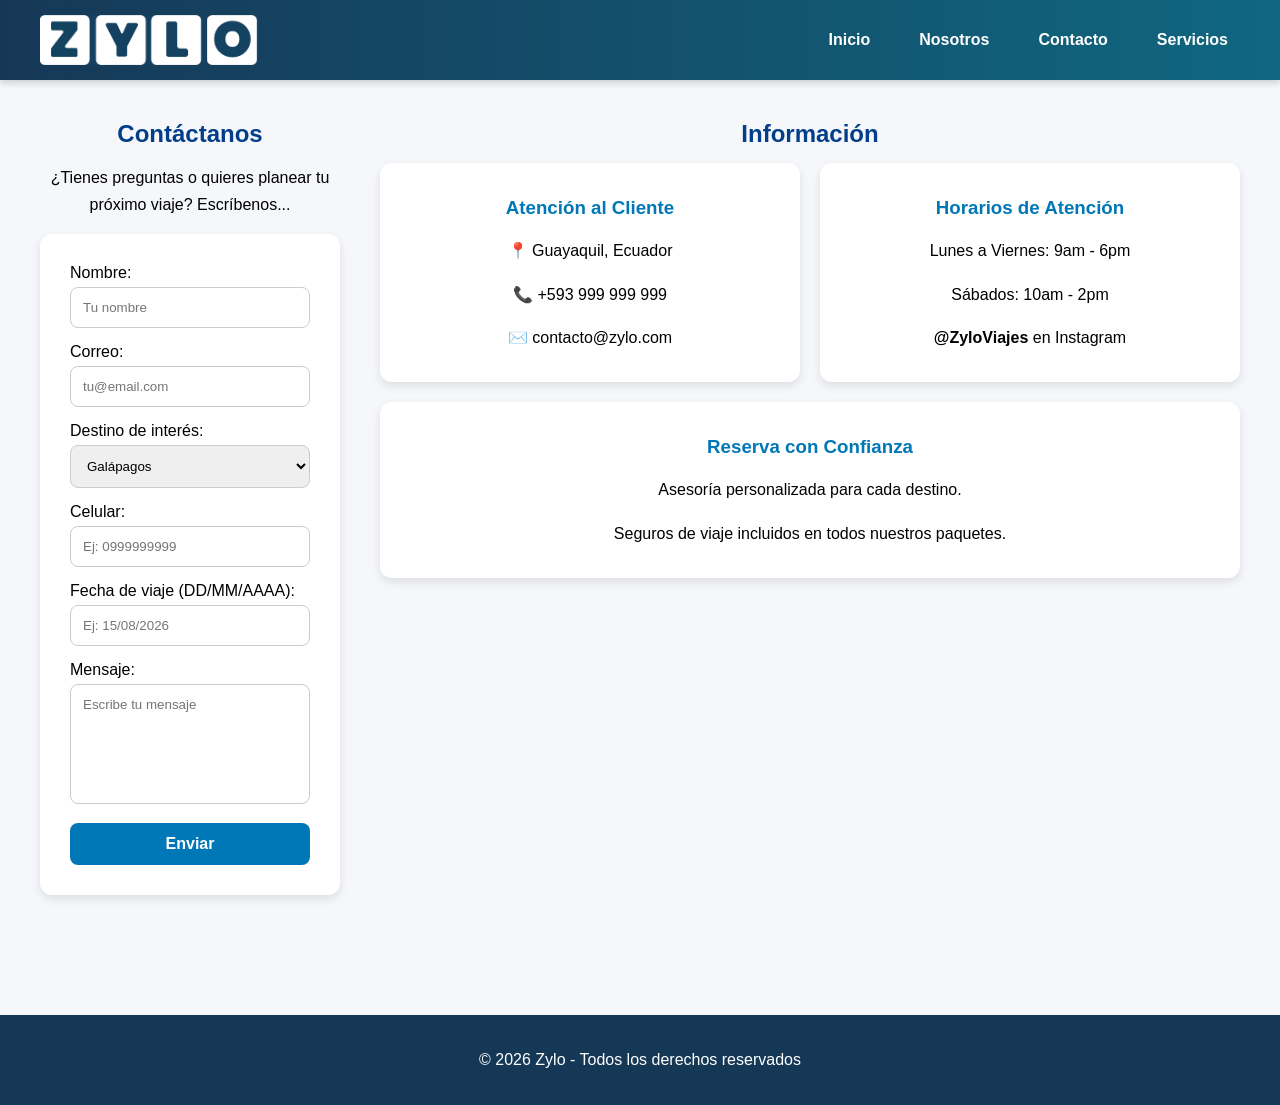
==== commit 5ce46920: "cambios v23443" ====
--- a/HTML/contacto.html
+++ b/HTML/contacto.html
@@ -1,127 +1,123 @@
 <!DOCTYPE html>
 <html lang="es">
+
 <head>
     <meta charset="UTF-8">
     <title>Contacto - Zylo</title>
     <link rel="stylesheet" href="../CSS/style.css">
     <link rel="icon" href="../CSS/img/icon ZYLO-02-02.png " type="image/img">
 </head>
+
 <body>
 
-<!-- Header -->
-<header>
-    <h1>
-        <a href="index.html">
-            <img src="../CSS/img/Y - ZYLO_Mesa de trabajo 1.png" alt="ZYLO" logo>
-        </a>
-    </h1>
+    <!-- Header -->
+    <header>
+        <h1>
+            <a href="index.html">
+                <img src="../CSS/img/Y - ZYLO_Mesa de trabajo 1.png" alt="ZYLO" logo>
+            </a>
+        </h1>
 
-    <nav>
-    <a href="index.html">Inicio</a>
-    <a href="nosotros.html">Nosotros</a>
-    <a href="contacto.html">Contacto</a>
-    <a href="servicios.html">Servicios</a>
-</nav>
-</header>
+        <nav>
+            <a href="index.html">Inicio</a>
+            <a href="nosotros.html">Nosotros</a>
+            <a href="contacto.html">Contacto</a>
+            <a href="servicios.html">Servicios</a>
+        </nav>
+    </header>
 
-<section class="hero">
-    <img src="../CSS/img/alejomiranda-ecuador-766946.jpg" alt="Viajes Zylo">
-    <div class="hero-content">
-        <h1>Contacto</h1>
-        <p>Contáctanos</p>
-    </div>
-</section>
 
-<!-- MAIN -->
-<main class="contacto-content">
+    <!-- MAIN -->
+    <main class="contacto-content">
 
-    <section>
-        <h2>Contáctanos</h2>
-        <p>¿Tienes preguntas o quieres planear tu próximo viaje? Escríbenos...</p>
+        <section>
+            <h2>Contáctanos</h2>
+            <p>¿Tienes preguntas o quieres planear tu próximo viaje? Escríbenos...</p>
 
-        <section class="formulario-contacto">
-        <form id="formContacto" novalidate>
-            <label>Nombre:</label><br>
-            <input type="text" id="nombreContacto" placeholder="Tu nombre">
-            <small class="error-msg" id="errorNombreContacto"></small>
+            <section class="formulario-contacto">
+                <form id="formContacto" novalidate>
+                    <label>Nombre:</label><br>
+                    <input type="text" id="nombreContacto" placeholder="Tu nombre">
+                    <small class="error-msg" id="errorNombreContacto"></small>
 
-           <label>Correo:</label><br>
-            <input type="email" id="emailContacto" placeholder="tu@email.com">
-            <small class="error-msg" id="errorEmailContacto"></small>
+                    <label>Correo:</label><br>
+                    <input type="email" id="emailContacto" placeholder="tu@email.com">
+                    <small class="error-msg" id="errorEmailContacto"></small>
 
-            <label>Destino de interés:</label><br>
-            <select id="destinoContacto">
-                <option>Galápagos</option>
-                <option>París</option>
-                <option>New York</option>
-            </select>
+                    <label>Destino de interés:</label><br>
+                    <select id="destinoContacto">
+                        <option>Galápagos</option>
+                        <option>París</option>
+                        <option>New York</option>
+                    </select>
 
-            <label>Celular:</label><br>
-            <input type="text" id="celularContacto" placeholder="Ej: 0999999999">
-            <small class="error-msg" id="errorCelularContacto"></small>
+                    <label>Celular:</label><br>
+                    <input type="text" id="celularContacto" placeholder="Ej: 0999999999">
+                    <small class="error-msg" id="errorCelularContacto"></small>
 
-            <label>Fecha de viaje (DD/MM/AAAA):</label><br>
-            <input type="text" id="fechaContacto" placeholder="Ej: 15/08/2026">
-            <small class="error-msg" id="errorFechaContacto"></small>
+                    <label>Fecha de viaje (DD/MM/AAAA):</label><br>
+                    <input type="text" id="fechaContacto" placeholder="Ej: 15/08/2026">
+                    <small class="error-msg" id="errorFechaContacto"></small>
 
-            <label>Mensaje:</label><br>
-            <textarea id="mensajeContacto" placeholder="Escribe tu mensaje"></textarea>
-            <small class="error-msg" id="errorMensajeContacto"></small>
+                    <label>Mensaje:</label><br>
+                    <textarea id="mensajeContacto" placeholder="Escribe tu mensaje"></textarea>
+                    <small class="error-msg" id="errorMensajeContacto"></small>
 
-            <button type="submit" id="btnEnviarContacto">Enviar</button>
-        </form>
+                    <button type="submit" id="btnEnviarContacto">Enviar</button>
+                </form>
+            </section>
         </section>
-    </section>
 
-         <!--Destinos-->
-     <section>
-        <h2>Información</h2>
+        <!--Destinos-->
+        <section>
+            <h2>Información</h2>
 
-        <div class="destinos-container">
-            <article>
-                
-                <h3>Atención al Cliente</h3>
-                <p>📍 Guayaquil, Ecuador</p>
-                <p>📞 +593 999 999 999</p>
-                <p>✉️ contacto@zylo.com</p>
-            </article>
+            <div class="destinos-container">
+                <article>
 
-            <article>
-                
-                <h3>Horarios de Atención</h3>
-                <p>Lunes a Viernes: 9am - 6pm</p>
-                <p>Sábados: 10am - 2pm</p>
-                <p><strong>@ZyloViajes</strong> en Instagram</p>
-            </article>
+                    <h3>Atención al Cliente</h3>
+                    <p>📍 Guayaquil, Ecuador</p>
+                    <p>📞 +593 999 999 999</p>
+                    <p>✉️ contacto@zylo.com</p>
+                </article>
 
-            <article>
-                
-                <h3>Reserva con Confianza</h3>
-                <p>Asesoría personalizada para cada destino.</p>
-                <p>Seguros de viaje incluidos en todos nuestros paquetes.</p>
-            </article>
-        </div>
+                <article>
 
-     </section>
+                    <h3>Horarios de Atención</h3>
+                    <p>Lunes a Viernes: 9am - 6pm</p>
+                    <p>Sábados: 10am - 2pm</p>
+                    <p><strong>@ZyloViajes</strong> en Instagram</p>
+                </article>
 
-</main>
+                <article>
 
-<!-- Footer -->
-<footer>
-    <p>© 2026 Zylo - Todos los derechos reservados</p>
-</footer>
+                    <h3>Reserva con Confianza</h3>
+                    <p>Asesoría personalizada para cada destino.</p>
+                    <p>Seguros de viaje incluidos en todos nuestros paquetes.</p>
+                </article>
+            </div>
 
-<!-- Modal Exito -->
-<div id="modalExito" class="modal">
-    <div class="modal-content">
-        <h2 style="color: #023e8a; margin-bottom: 15px;">Mensaje Enviado</h2>
-        <p>¡Gracias por contactarnos! Hemos recibido tu mensaje y nos comunicaremos contigo muy pronto.</p>
-        <div class="modal-actions" style="margin-top: 20px; justify-content: center;">
-            <button type="button" id="cerrarModalExito">Cerrar</button>
+        </section>
+
+    </main>
+
+    <!-- Footer -->
+    <footer>
+        <p>© 2026 Zylo - Todos los derechos reservados</p>
+    </footer>
+
+    <!-- Modal Exito -->
+    <div id="modalExito" class="modal">
+        <div class="modal-content">
+            <h2 style="color: #023e8a; margin-bottom: 15px;">Mensaje Enviado</h2>
+            <p>¡Gracias por contactarnos! Hemos recibido tu mensaje y nos comunicaremos contigo muy pronto.</p>
+            <div class="modal-actions" style="margin-top: 20px; justify-content: center;">
+                <button type="button" id="cerrarModalExito">Cerrar</button>
+            </div>
         </div>
     </div>
-</div>
 
 </body>
 <script src="../JS/form.js"></script>
+
 </html>
